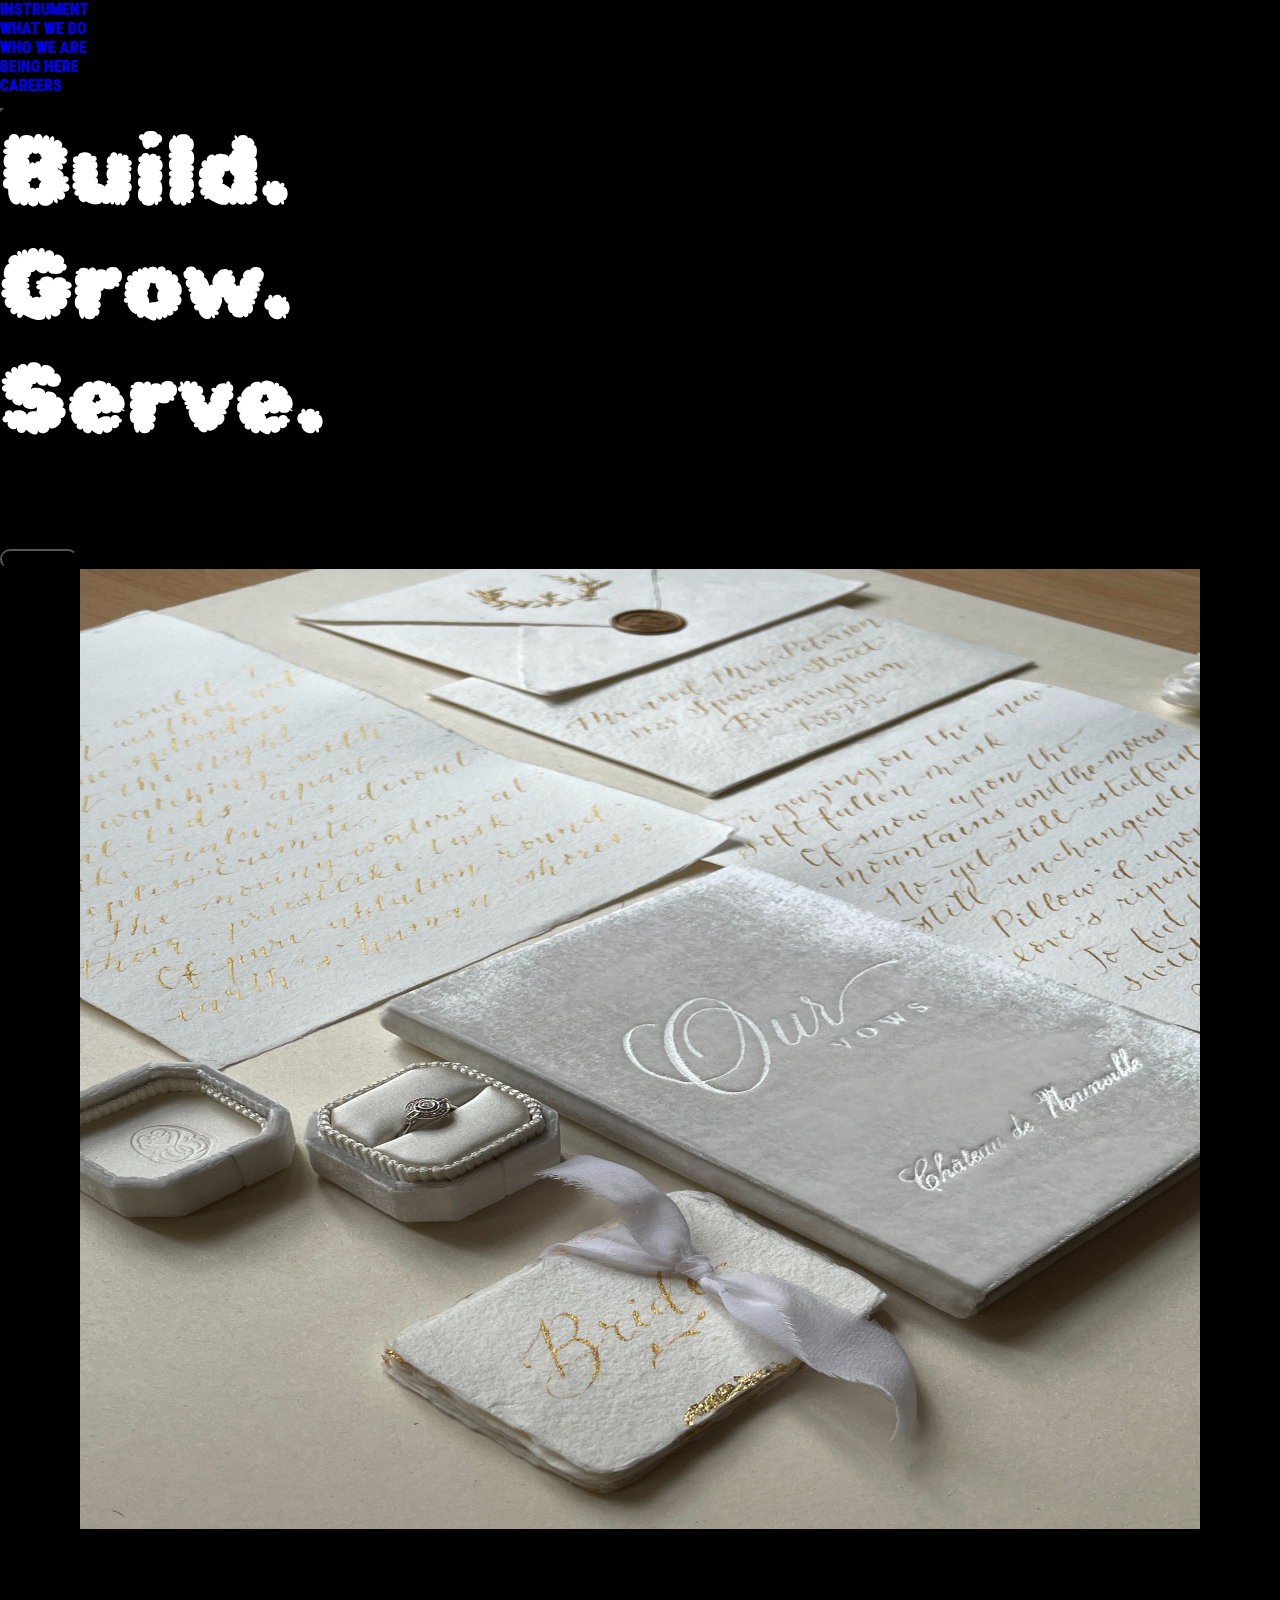
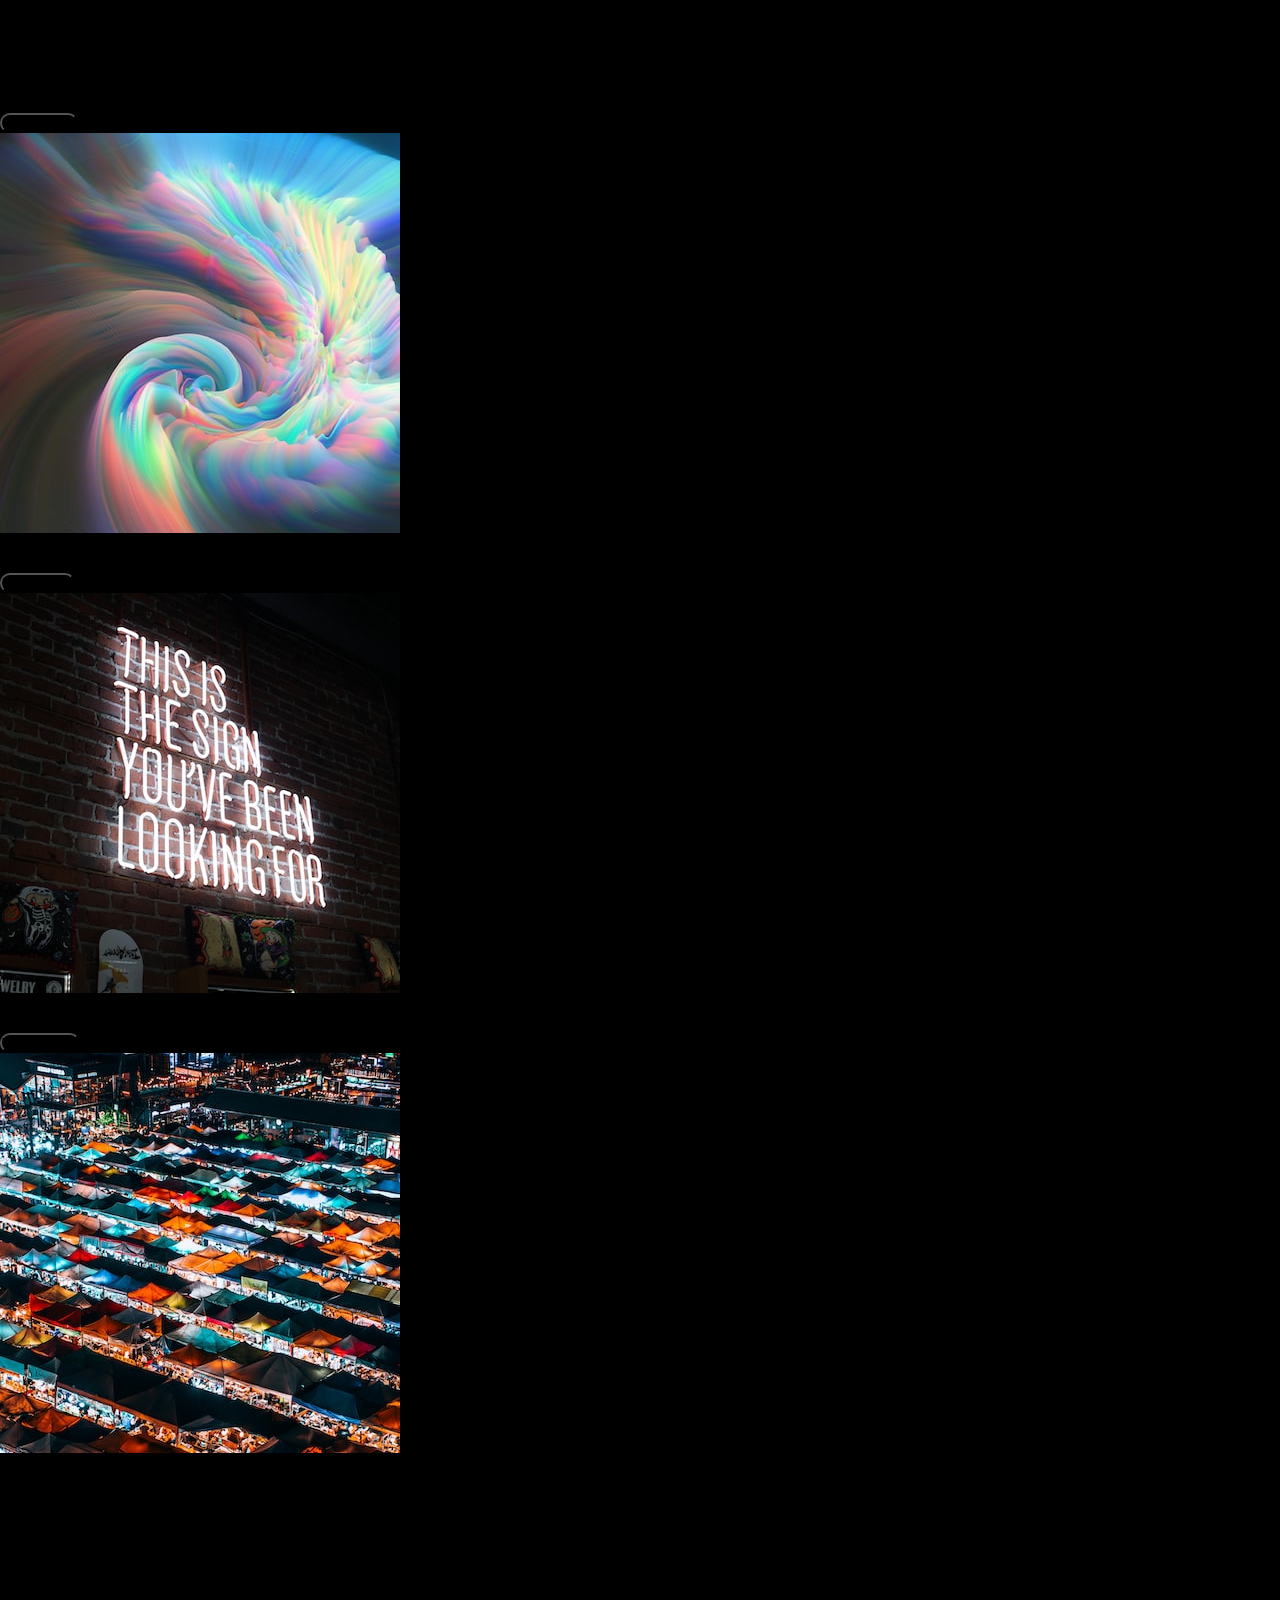
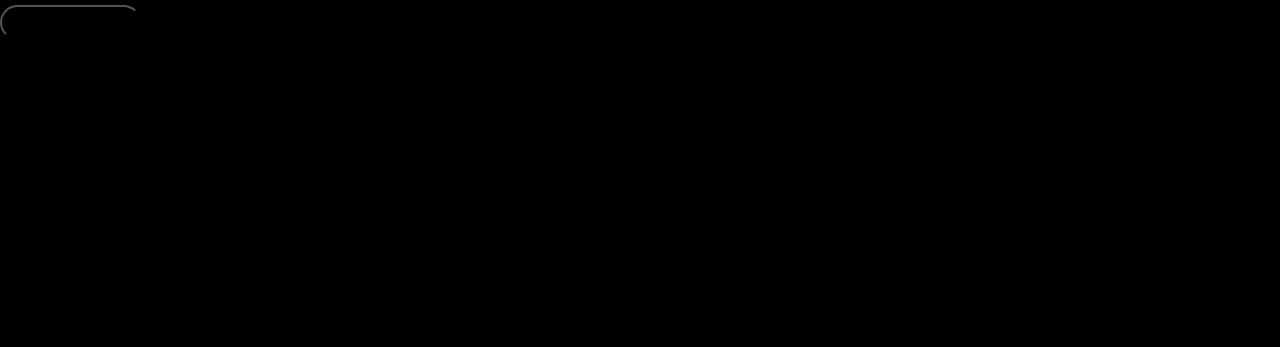
==== index.html @ 6ea93a43 "first commit" ====
<!DOCTYPE html>
<html lang="en">

<head>
    <meta charset="UTF-8" />
    <meta http-equiv="X-UA-Compatible" content="IE=edge" />
    <meta name="viewport" content="width=device-width, initial-scale=1.0" />
    <title>Biswaraj</title>
    <link rel="stylesheet" href="https://cdn.jsdelivr.net/npm/bootstrap-icons@1.10.3/font/bootstrap-icons.css">
    <link rel="shortcut icon" href="./logo.png" type="image/x-icon" />
    <link href="https://cdn.jsdelivr.net/npm/bootstrap@5.3.0-alpha1/dist/css/bootstrap.min.css" rel="stylesheet"
        integrity="sha384-GLhlTQ8iRABdZLl6O3oVMWSktQOp6b7In1Zl3/Jr59b6EGGoI1aFkw7cmDA6j6gD" crossorigin="anonymous" />
    <link rel="stylesheet" href="style.css" />
    <link rel="preconnect" href="https://fonts.googleapis.com" />
    <link rel="preconnect" href="https://fonts.gstatic.com" crossorigin />
    <link href="https://fonts.googleapis.com/css2?family=Montserrat&family=Nunito:wght@200&display=swap"
        rel="stylesheet" />
    <link href="https://cdn.jsdelivr.net/npm/bootstrap@5.3.0-alpha1/dist/css/bootstrap.min.css" rel="stylesheet"
        integrity="sha384-GLhlTQ8iRABdZLl6O3oVMWSktQOp6b7In1Zl3/Jr59b6EGGoI1aFkw7cmDA6j6gD" crossorigin="anonymous" />
    <link rel="preconnect" href="https://fonts.googleapis.com" />
    <link rel="preconnect" href="https://fonts.gstatic.com" crossorigin />
    <link href="https://fonts.googleapis.com/css2?family=Rubik+Bubbles&display=swap" rel="stylesheet" />
    <link rel="preconnect" href="https://fonts.googleapis.com">
    <link rel="preconnect" href="https://fonts.gstatic.com" crossorigin>
    <link href="https://fonts.googleapis.com/css2?family=Rubik+Bubbles&family=Seymour+One&display=swap"
        rel="stylesheet">
    <link rel="preconnect" href="https://fonts.googleapis.com">
    <link rel="preconnect" href="https://fonts.gstatic.com" crossorigin>
    <link href="https://fonts.googleapis.com/css2?family=Roboto+Condensed:wght@300&display=swap" rel="stylesheet">
</head>

<body>

    <!-- NAVBAR -->

    <nav data-bs-theme="dark" class="navbar navbar-expand-md my-0 py-3 px-5">
        <div class="container-fluid">
            <a class="navbar-brand" href="index.html">INSTRUMENT</a>

            <form class="d-flex" role="search">
                <div class="collapse navbar-collapse" id="navbarSupportedContent">
                    <ul class="navbar-nav me-auto mb-2 mb-lg-0">
                        <li class="nav-item">
                            <a class="nav-link" aria-current="page" href="what-we-do.html">WHAT WE DO</a>
                        </li>
                        <li class="nav-item">
                            <a class="nav-link" aria-current="page" href="who-we-are.html">WHO WE ARE</a>
                        </li>
                        <li class="nav-item">
                            <a class="nav-link" aria-current="page" href="being-here.html">BEING HERE</a>
                        </li>
                        <li class="nav-item">
                            <a class="nav-link" aria-current="page" href="careers.html">CAREERS</a>
                        </li>
                    </ul>
                </div>
            </form>
            <button class="navbar-toggler" type="button" data-bs-toggle="collapse"
                data-bs-target="#navbarSupportedContent" aria-controls="navbarSupportedContent" aria-expanded="false"
                aria-label="Toggle navigation">
                <span class="navbar-toggler-icon"></span>
            </button>
        </div>
    </nav>

    <!-- CONTAINER-2-SECTION -->

    <div class="grid container-fluid"></div>
    <div class="row">
        <div class="col-lg-4 mx-0 my-5 px-3 con1-text">Build.</div>
        <div class="col-lg-4 mx-0 my-5 px-3 con1-text">Grow.</div>
        <div class="col-lg-4 mx-0 my-5 px-3 con1-text">Serve.</div>
    </div>
    </div>
    <div class="container-fluid">
        <div class="col-lg-9 text-light py-4 con2-text">
            We are investing $3 million over the next three years in our Build | Grow | Serve program, created tosupport
            and empower Black and underrepresented communities
        </div>
        <button class="btn btn-light px-5 py-2" id="con2-btn">Learn more </button>
    </div>

    <!-- CONTAINER-3-SECTION -->

    <div class="container-fluid py-5 con3">
        <img src="./c3-img.jpg" alt="">
    </div>

    <div class="col-lg-12 text-center text-light px-4 py-5 con3">
        We enrich human lives through the thoughtful application of design and technology
    </div>

    <!-- ROW FEATURETTE SECTIION -->

    <div class="container-fluid py-5 px-5">
        <div class="row featurette d-flex justify-content-center align-items-center">
            <div class="col-md-7">
                <p class="lead text-light px-5">
                    Donec ullamcorper nulla non metus auctor fringilla. Vestibulum id
                    ligula porta felis euismod semper. Praesent commodo cursus magna,
                    vel scelerisque nisl consectetur. Fusce dapibus, tellus ac cursus
                    commodo.
                </p>
                <button class="btn btn-light offset-1" id="con2-btn">Learn More</button>
            </div>
            <div class="col-md-5">
                <img class="img-fluid" src="./rf-1.jfif" alt="" />
            </div>
        </div>
        <div class="row featurette d-flex justify-content-center align-items-center">
            <div class="col-md-7 order-md-2">

                <p class="lead text-light px-5">
                    Donec ullamcorper nulla non metus auctor fringilla. Vestibulum id
                    ligula porta felis euismod semper. Praesent commodo cursus magna,
                    vel scelerisque nisl consectetur. Fusce dapibus, tellus ac cursus
                    commodo.
                </p>
                <button class="btn btn-light offset-1" id="con2-btn">Read More</button>
            </div>
            <div class="col-md-5 order-md-1">
                <img class="img-fluid" src="./rf-2.jfif" alt="" />
            </div>
        </div>
        <div class="row featurette d-flex justify-content-center align-items-center">
            <div class="col-md-7">

                <p class="lead text-light px-5">
                    Donec ullamcorper nulla non metus auctor fringilla. Vestibulum id
                    ligula porta felis euismod semper. Praesent commodo cursus magna,
                    vel scelerisque nisl consectetur. Fusce dapibus, tellus ac cursus
                    commodo.
                </p>
                <button class="btn btn-light offset-1" id="con2-btn">What we do</button>
            </div>

            <div class="col-md-5">
                <img class="img-fluid" src="./rf-3.jfif" alt="" />
            </div>
        </div>
    </div>


    <!-- CONTAINER-4-SECTION -->
    <div class="col-lg-12 text-center text-light px-4 py-5 con4">
        <p>Explore a few of our most impactful projects</p>
        <button class="btn btn-light" id="con4-btn">Our Work</button>
    </div>

    <!-- REACH OUT TO US SECTION -->
    <div class="container-fluid  icon-cont">

    <div class="col-lg-12 text-center text-light text-large">
        Reach out to us at
    </div>

    <div class="row">
        <div class="col-sm-12 contact-icons">
            <i class="bi bi-facebook"></i>
            <i class="bi bi-instagram"></i>
            <i class="bi bi-linkedin"></i>
            <i class="bi bi-whatsapp"></i>
        </div>
    </div>
</div>
    




    <script src="https://cdn.jsdelivr.net/npm/bootstrap@5.3.0-alpha1/dist/js/bootstrap.bundle.min.js"
        integrity="sha384-w76AqPfDkMBDXo30jS1Sgez6pr3x5MlQ1ZAGC+nuZB+EYdgRZgiwxhTBTkF7CXvN"
        crossorigin="anonymous"></script>
</body>

</html>
---- style.css ----
@import url("https://cdn.jsdelivr.net/npm/bootstrap-icons@1.10.3/font/bootstrap-icons.css");
@import url("https://fonts.googleapis.com/css2?family=Montserrat&family=Nunito:wght@200&display=swap");
@import url("https://fonts.googleapis.com/css2?family=Rubik+Bubbles&display=swap");
@import url("https://fonts.googleapis.com/css2?family=Rubik+Bubbles&family=Seymour+One&display=swap");
@import url("https://fonts.googleapis.com/css2?family=Roboto+Condensed:wght@300&display=swap");

* {
  margin: 0;
  padding: 0;
  list-style: none;
  text-decoration: none;
  background: black;
}

.navbar {
  font-family: "Roboto Condensed", sans-serif;
  background-color: black;
}
.nav-item a {
  font-weight: 800;
}
.navbar-brand {
  font-weight: 800;
}
.con1-text {
  /* text-align: left; */
  font-family: "Rubik Bubbles", cursive;
  font-size: 6rem;
  color: white;
}
.con2-text {
  font-family: "Rubik Bubbles", cursive;
  font-family: "Seymour One", sans-serif;
  font-size: 1.5rem;
}
#con2-btn {
  font-size: 0.9rem;
  border-radius: 2rem;
}
.con3 {
  display: flex;
  justify-content: center;
  align-items: center;
  width: 100vw;
  /* height: 100vh; */
  background-color: black;
}
.con3 img {
  width: 70rem;
  height: 60rem;
}
.con3 {
  font-size: 4rem;
  font-weight: 600;
}
.con4 p{
  font-size: 4rem;
  font-weight: 600;
  padding: 0px 70px;
}
#con4-btn{
  padding: 0.5rem 2.5rem;
  border-radius: 1.5rem;
}

.text-large{
  font-size: 3rem;
  font-family: "Rubik Bubbles", cursive;
  font-family: "Seymour One", sans-serif;

}
.icon-cont{
  padding: 2rem 0;
  padding-top: 10rem;
}
.contact-icons{
  text-align: center;
  font-size: 3rem;
}

.bi-facebook:hover{
  color: white;
  cursor: pointer;
}
.bi-instagram:hover{
  color: white;
  cursor: pointer;
}
.bi-linkedin:hover{
  color: white;
  cursor: pointer;
}
.bi-whatsapp:hover{
  color: white;
  cursor: pointer;
}
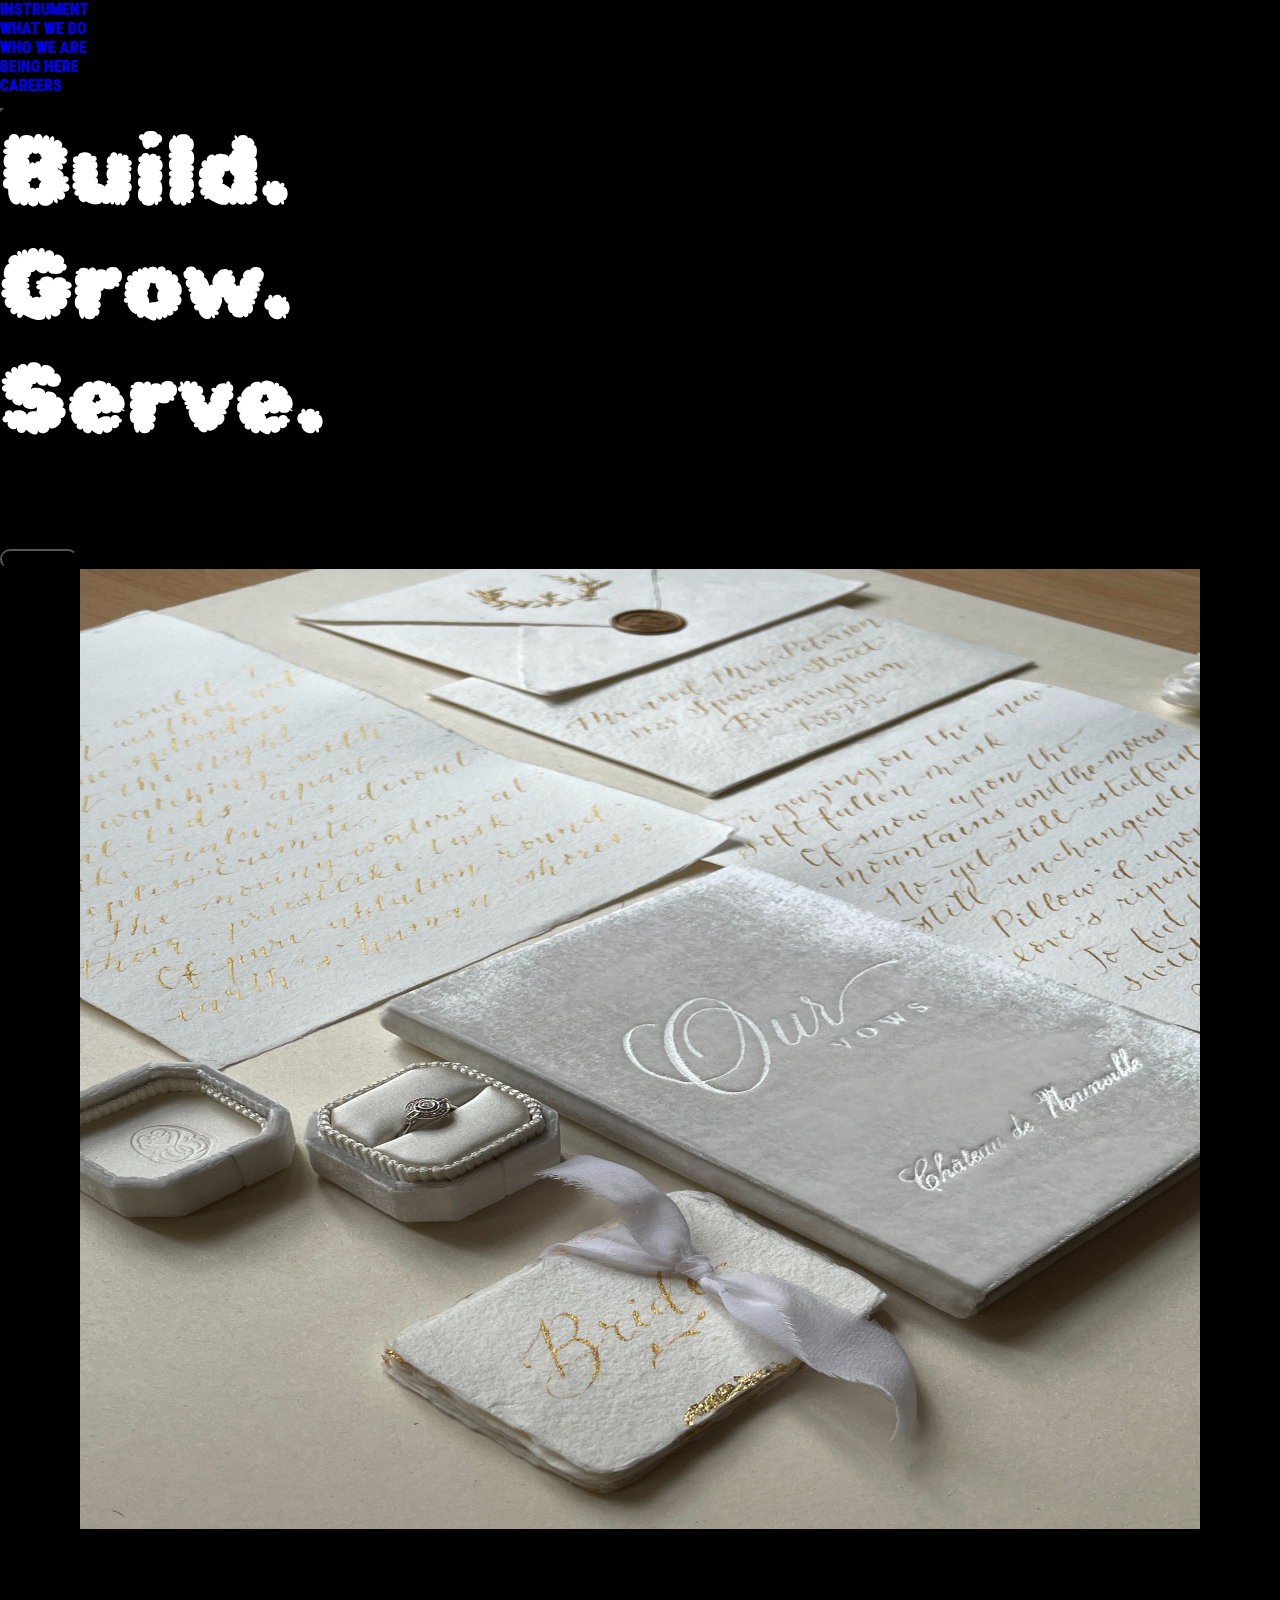
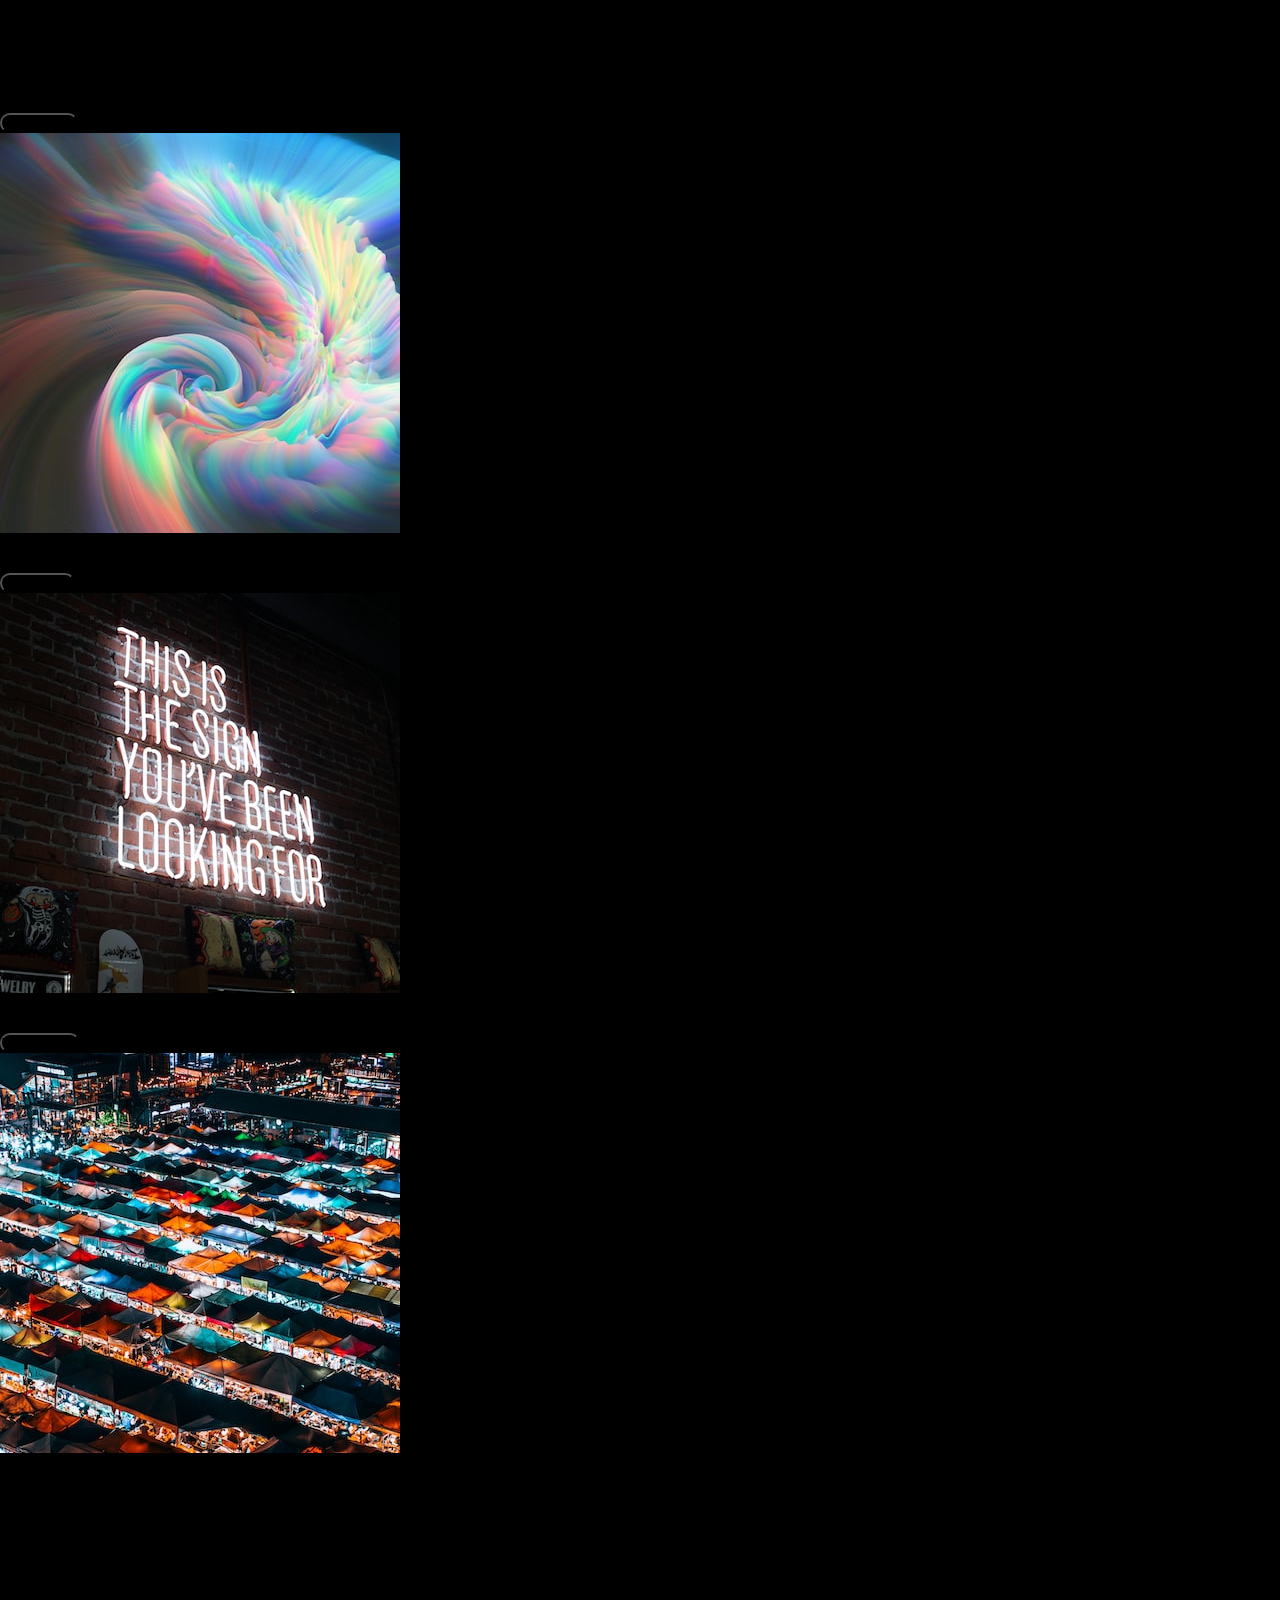
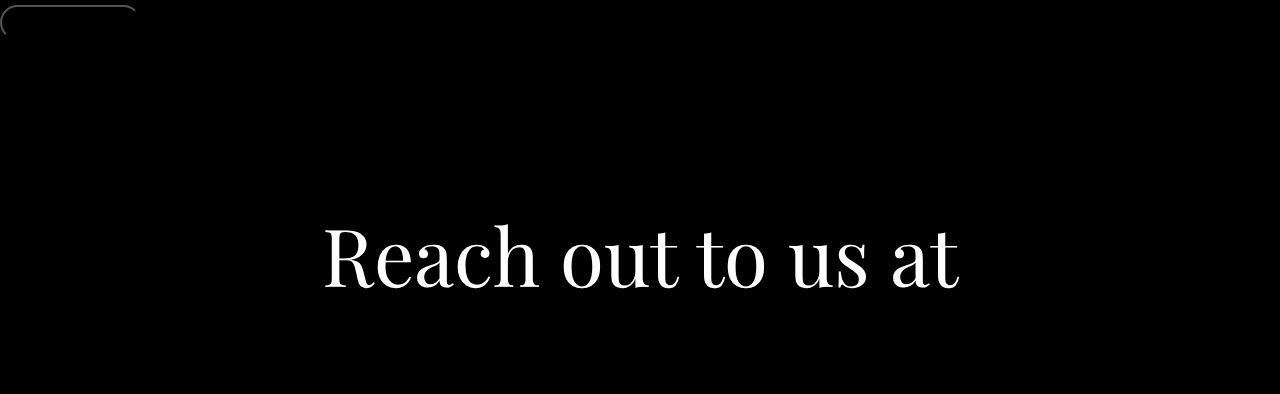
==== commit 6c18f5ac: "few final touches before finishing up today" ====
--- a/index.html
+++ b/index.html
@@ -27,6 +27,7 @@
     <link rel="preconnect" href="https://fonts.googleapis.com">
     <link rel="preconnect" href="https://fonts.gstatic.com" crossorigin>
     <link href="https://fonts.googleapis.com/css2?family=Roboto+Condensed:wght@300&display=swap" rel="stylesheet">
+    <link rel="preconnect" href="https://fonts.googleapis.com"><link rel="preconnect" href="https://fonts.gstatic.com" crossorigin><link href="https://fonts.googleapis.com/css2?family=Playfair+Display:ital,wght@1,500&display=swap" rel="stylesheet">
 </head>
 
 <body>
--- a/style.css
+++ b/style.css
@@ -3,6 +3,7 @@
 @import url("https://fonts.googleapis.com/css2?family=Rubik+Bubbles&display=swap");
 @import url("https://fonts.googleapis.com/css2?family=Rubik+Bubbles&family=Seymour+One&display=swap");
 @import url("https://fonts.googleapis.com/css2?family=Roboto+Condensed:wght@300&display=swap");
+@import url('https://fonts.googleapis.com/css2?family=Playfair+Display:ital,wght@1,500&display=swap');
 
 * {
   margin: 0;
@@ -64,10 +65,10 @@
 }
 
 .text-large{
-  font-size: 3rem;
-  font-family: "Rubik Bubbles", cursive;
-  font-family: "Seymour One", sans-serif;
-
+  font-size: 5rem;
+  font-family: 'Playfair Display', serif;
+  text-align: center;
+  color: white;
 }
 .icon-cont{
   padding: 2rem 0;
@@ -93,4 +94,8 @@
 .bi-whatsapp:hover{
   color: white;
   cursor: pointer;
-}+}
+.pt-10rem{
+  padding-top: 10rem;
+}
+
